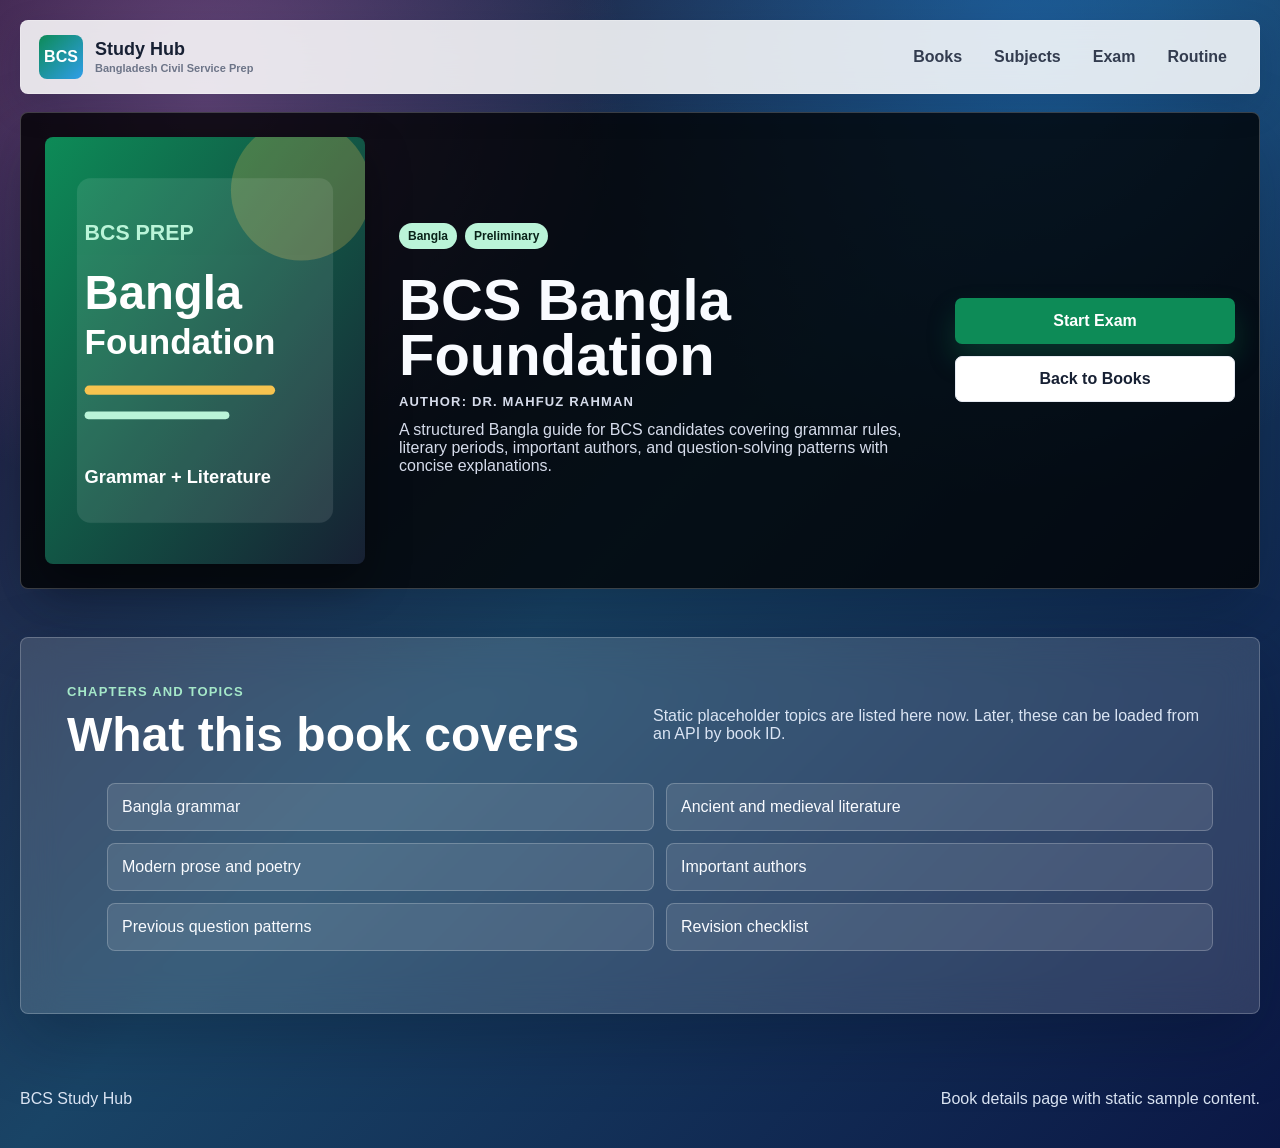
==== pages/book.html @ c0d214de "bcs web app" ====
<!DOCTYPE html>
<html lang="en">
<head>
  <meta charset="UTF-8">
  <meta name="viewport" content="width=device-width, initial-scale=1.0">
  <title>Book Details | BCS Study Hub</title>
  <link rel="stylesheet" href="../css/styles.css">
</head>
<body>
  <div class="app-shell">
    <header class="site-header">
      <a class="brand" href="../index.html" aria-label="BCS Study Hub home">
        <span class="brand-logo">BCS</span>
        <span>
          <strong>Study Hub</strong>
          <small>Bangladesh Civil Service Prep</small>
        </span>
      </a>
      <button class="nav-toggle" type="button" aria-label="Toggle menu" aria-expanded="false">
        <span></span>
        <span></span>
        <span></span>
      </button>
      <nav class="nav-menu" aria-label="Primary navigation">
        <a href="../index.html#books">Books</a>
        <a href="../index.html#categories">Subjects</a>
        <a href="exam.html">Exam</a>
        <a href="../index.html#about">Routine</a>
      </nav>
    </header>

    <main>
      <section class="detail-hero">
        <div class="detail-layout">
          <div class="detail-cover">
            <img id="bookCover" src="../assets/covers/bangla.svg" alt="Book cover">
          </div>

          <div class="detail-copy">
            <div class="detail-tags">
              <span id="bookSubject" class="tag">Subject</span>
              <span id="bookLevel" class="tag">Level</span>
            </div>
            <h1 id="bookTitle">Book title</h1>
            <p id="bookAuthor" class="eyebrow">Author</p>
            <p id="bookDescription">Book description</p>
          </div>

          <aside class="detail-actions">
            <button id="startExam" class="btn btn-primary" type="button">Start Exam</button>
            <a class="btn btn-light" href="../index.html#books">Back to Books</a>
          </aside>
        </div>
      </section>

      <section class="section">
        <div class="section-heading">
          <div>
            <p class="eyebrow">Chapters and topics</p>
            <h2>What this book covers</h2>
          </div>
          <p>Static placeholder topics are listed here now. Later, these can be loaded from an API by book ID.</p>
        </div>
        <ul id="topicList" class="topic-list"></ul>
      </section>
    </main>

    <footer class="site-footer">
      <p>BCS Study Hub</p>
      <p>Book details page with static sample content.</p>
    </footer>
  </div>

  <script src="../js/data.js"></script>
  <script src="../js/main.js"></script>
  <script src="../js/book.js"></script>
</body>
</html>
---- css/styles.css ----
:root {
  --bg: #0d1333;
  --bg-soft: #15204d;
  --surface: rgba(255, 255, 255, 0.12);
  --surface-strong: rgba(255, 255, 255, 0.18);
  --card: #ffffff;
  --text: #f9fbff;
  --ink: #172033;
  --muted: #6d7588;
  --line: rgba(255, 255, 255, 0.22);
  --line-dark: #e6eaf2;
  --primary: #0d8b57;
  --primary-dark: #06633d;
  --accent: #2f9ee9;
  --gold: #f6c34f;
  --danger: #d94b4b;
  --success: #15a66a;
  --shadow: 0 24px 70px rgba(4, 10, 30, 0.28);
  --radius: 8px;
}

* {
  box-sizing: border-box;
}

html {
  scroll-behavior: smooth;
}

body {
  margin: 0;
  font-family: Inter, Arial, Helvetica, sans-serif;
  color: var(--text);
  background:
    radial-gradient(circle at 16% 8%, rgba(184, 116, 190, 0.45), transparent 28%),
    radial-gradient(circle at 80% 4%, rgba(31, 116, 197, 0.55), transparent 30%),
    linear-gradient(135deg, #261739 0%, #194466 48%, #0b1745 100%);
  min-height: 100vh;
}

a {
  color: inherit;
  text-decoration: none;
}

button,
input,
select {
  font: inherit;
}

img {
  display: block;
  max-width: 100%;
}

.app-shell {
  min-height: 100vh;
}

.site-header {
  position: sticky;
  top: 0;
  z-index: 30;
  display: flex;
  align-items: center;
  justify-content: space-between;
  gap: 24px;
  width: min(1420px, calc(100% - 40px));
  margin: 20px auto 0;
  padding: 14px 18px;
  border: 1px solid var(--line);
  border-radius: var(--radius);
  background: rgba(255, 255, 255, 0.86);
  color: var(--ink);
  box-shadow: 0 12px 34px rgba(8, 16, 38, 0.18);
  backdrop-filter: blur(20px);
}

.brand {
  display: flex;
  align-items: center;
  gap: 12px;
  min-width: 210px;
}

.brand-logo {
  display: grid;
  place-items: center;
  width: 44px;
  height: 44px;
  border-radius: var(--radius);
  color: #fff;
  background: linear-gradient(135deg, var(--primary), var(--accent));
  font-weight: 900;
}

.brand strong,
.brand small {
  display: block;
}

.brand strong {
  font-size: 18px;
  line-height: 1.1;
}

.brand small {
  margin-top: 3px;
  color: var(--muted);
  font-size: 11px;
  font-weight: 700;
}

.nav-menu {
  display: flex;
  align-items: center;
  gap: 4px;
}

.nav-menu a {
  padding: 10px 14px;
  border-radius: 7px;
  color: #333c4f;
  font-weight: 700;
  transition: background 180ms ease, color 180ms ease;
}

.nav-menu a:hover,
.nav-menu a.active {
  background: #e9f7f0;
  color: var(--primary-dark);
}

.nav-toggle {
  display: none;
  width: 44px;
  height: 44px;
  border: 1px solid var(--line-dark);
  border-radius: 7px;
  background: #fff;
  cursor: pointer;
}

.nav-toggle span {
  display: block;
  width: 20px;
  height: 2px;
  margin: 5px auto;
  background: var(--ink);
}

.hero {
  display: grid;
  grid-template-columns: minmax(0, 1fr) minmax(360px, 0.72fr);
  align-items: center;
  gap: 32px;
  width: min(1420px, calc(100% - 40px));
  min-height: 620px;
  margin: 18px auto 48px;
  padding: 64px;
  border: 1px solid var(--line);
  border-radius: var(--radius);
  background:
    linear-gradient(90deg, rgba(8, 14, 31, 0.88), rgba(8, 14, 31, 0.54)),
    linear-gradient(135deg, rgba(255, 255, 255, 0.2), rgba(255, 255, 255, 0.05));
  box-shadow: var(--shadow);
}

.eyebrow {
  margin: 0 0 12px;
  color: #a5e8c9;
  font-size: 13px;
  font-weight: 900;
  letter-spacing: 0.09em;
  text-transform: uppercase;
}

h1,
h2,
h3,
p {
  margin-top: 0;
}

h1 {
  max-width: 860px;
  margin-bottom: 18px;
  font-size: clamp(42px, 6.6vw, 86px);
  line-height: 0.94;
  letter-spacing: 0;
}

.hero-text {
  max-width: 650px;
  color: #dbe5f4;
  font-size: 18px;
}

.hero-actions {
  display: flex;
  flex-wrap: wrap;
  gap: 12px;
  margin-top: 30px;
}

.btn {
  display: inline-flex;
  align-items: center;
  justify-content: center;
  min-height: 46px;
  padding: 12px 18px;
  border: 1px solid transparent;
  border-radius: 7px;
  cursor: pointer;
  font-weight: 900;
  transition: transform 180ms ease, box-shadow 180ms ease, background 180ms ease, color 180ms ease;
}

.btn:hover {
  transform: translateY(-2px);
}

.btn-primary {
  color: #fff;
  background: var(--primary);
  box-shadow: 0 15px 28px rgba(13, 139, 87, 0.28);
}

.btn-primary:hover {
  background: var(--primary-dark);
}

.btn-ghost {
  color: #fff;
  border-color: rgba(255, 255, 255, 0.4);
  background: rgba(255, 255, 255, 0.08);
}

.btn-light {
  color: var(--ink);
  background: #fff;
  border-color: var(--line-dark);
}

.hero-panel {
  display: grid;
  gap: 16px;
}

.hero-card {
  min-height: 280px;
  padding: 26px;
  border: 1px solid var(--line);
  border-radius: var(--radius);
  background:
    linear-gradient(145deg, rgba(255, 255, 255, 0.24), rgba(255, 255, 255, 0.08)),
    repeating-linear-gradient(0deg, transparent 0 34px, rgba(255, 255, 255, 0.08) 35px);
}

.status-pill,
.tag {
  display: inline-flex;
  align-items: center;
  width: fit-content;
  min-height: 26px;
  padding: 5px 9px;
  border-radius: 999px;
  color: #092319;
  background: #baf4d8;
  font-size: 12px;
  font-weight: 900;
}

.hero-card h2 {
  margin: 26px 0 10px;
  color: #fff;
  font-size: 24px;
}

.hero-card strong {
  display: block;
  margin-bottom: 10px;
  color: var(--gold);
  font-size: 56px;
  line-height: 1;
}

.hero-card p {
  color: #dbe5f4;
}

.hero-metrics {
  display: grid;
  grid-template-columns: repeat(3, 1fr);
  gap: 10px;
}

.hero-metrics div {
  padding: 16px;
  border: 1px solid var(--line);
  border-radius: var(--radius);
  background: rgba(255, 255, 255, 0.14);
}

.hero-metrics strong,
.hero-metrics span {
  display: block;
}

.hero-metrics strong {
  color: #fff;
  font-size: 28px;
}

.hero-metrics span {
  color: #dbe5f4;
  font-size: 12px;
  font-weight: 700;
}

.category-bar {
  display: flex;
  gap: 0;
  width: min(1420px, calc(100% - 40px));
  margin: 0 auto 48px;
  border-radius: var(--radius);
  overflow-x: auto;
  background: var(--primary);
  box-shadow: 0 18px 40px rgba(4, 10, 30, 0.18);
}

.category-bar a {
  flex: 0 0 auto;
  padding: 18px 24px;
  color: #fff;
  font-weight: 900;
  white-space: nowrap;
  border-right: 1px solid rgba(255, 255, 255, 0.14);
}

.category-bar a:hover {
  background: rgba(0, 0, 0, 0.12);
}

.section {
  width: min(1420px, calc(100% - 40px));
  margin: 0 auto 48px;
  padding: 46px;
  border: 1px solid var(--line);
  border-radius: var(--radius);
  background: rgba(255, 255, 255, 0.14);
  box-shadow: var(--shadow);
  backdrop-filter: blur(18px);
}

.section-heading {
  display: flex;
  justify-content: space-between;
  align-items: flex-end;
  gap: 32px;
  margin-bottom: 24px;
}

.section-heading h2 {
  margin: 0;
  color: #fff;
  font-size: clamp(30px, 4vw, 48px);
  line-height: 1;
}

.section-heading > p {
  max-width: 560px;
  color: #dbe5f4;
}

.toolbar {
  display: grid;
  grid-template-columns: minmax(0, 1fr) minmax(210px, 260px);
  gap: 14px;
  margin-bottom: 24px;
}

.search-box,
.select-box {
  display: grid;
  gap: 8px;
}

.search-box span,
.select-box span,
.field span {
  color: #dbe5f4;
  font-size: 12px;
  font-weight: 900;
  text-transform: uppercase;
}

input,
select {
  width: 100%;
  min-height: 48px;
  border: 1px solid rgba(255, 255, 255, 0.28);
  border-radius: 7px;
  padding: 0 14px;
  color: var(--ink);
  background: rgba(255, 255, 255, 0.92);
}

.book-grid {
  display: grid;
  grid-template-columns: repeat(4, minmax(0, 1fr));
  gap: 18px;
}

.book-card {
  position: relative;
  display: flex;
  flex-direction: column;
  min-height: 100%;
  overflow: hidden;
  border-radius: var(--radius);
  background: #140929;
  box-shadow: 0 16px 34px rgba(4, 10, 30, 0.3);
  transition: transform 180ms ease, box-shadow 180ms ease;
}

.book-card:hover {
  transform: translateY(-6px);
  box-shadow: 0 24px 42px rgba(4, 10, 30, 0.38);
}

.book-cover-wrap {
  position: relative;
  aspect-ratio: 3 / 4;
  overflow: hidden;
}

.book-cover-wrap img {
  width: 100%;
  height: 100%;
  object-fit: cover;
}

.book-cover-wrap::after {
  content: "";
  position: absolute;
  inset: auto 0 0;
  height: 45%;
  background: linear-gradient(transparent, rgba(20, 9, 41, 0.92));
}

.book-badge {
  position: absolute;
  top: 10px;
  right: 10px;
  z-index: 1;
  padding: 5px 8px;
  border-radius: 999px;
  color: #082116;
  background: #d5ff73;
  font-size: 11px;
  font-weight: 900;
}

.book-card-body {
  display: flex;
  flex: 1;
  flex-direction: column;
  padding: 16px;
}

.book-card h3 {
  margin-bottom: 8px;
  color: #fff;
  font-size: 18px;
  line-height: 1.2;
}

.book-card p {
  color: #d5d9e8;
  font-size: 14px;
}

.book-meta {
  display: flex;
  justify-content: space-between;
  gap: 12px;
  margin: auto 0 16px;
  color: #b8ff5e;
  font-size: 13px;
  font-weight: 900;
}

.card-link {
  width: 100%;
}

.split-section {
  display: grid;
  grid-template-columns: minmax(0, 0.8fr) minmax(360px, 1fr);
  gap: 26px;
  align-items: start;
}

.split-section h2 {
  color: #fff;
  font-size: clamp(30px, 4vw, 48px);
}

.muted {
  color: #dbe5f4;
}

.routine-list {
  display: grid;
  gap: 14px;
}

.routine-list article {
  display: grid;
  grid-template-columns: 54px 1fr;
  gap: 14px;
  padding: 18px;
  border: 1px solid var(--line);
  border-radius: var(--radius);
  background: rgba(255, 255, 255, 0.12);
}

.routine-list span {
  display: grid;
  place-items: center;
  width: 44px;
  height: 44px;
  border-radius: var(--radius);
  color: #092319;
  background: var(--gold);
  font-weight: 900;
}

.routine-list h3 {
  margin-bottom: 5px;
  color: #fff;
}

.routine-list p {
  margin-bottom: 0;
  color: #dbe5f4;
}

.detail-hero {
  width: min(1420px, calc(100% - 40px));
  margin: 18px auto 48px;
  padding: 24px;
  border: 1px solid var(--line);
  border-radius: var(--radius);
  background: rgba(0, 0, 0, 0.78);
  box-shadow: var(--shadow);
}

.detail-layout {
  display: grid;
  grid-template-columns: minmax(220px, 320px) minmax(0, 1fr) minmax(210px, 280px);
  gap: 34px;
  align-items: center;
}

.detail-cover {
  overflow: hidden;
  border-radius: var(--radius);
  box-shadow: 0 18px 44px rgba(0, 0, 0, 0.36);
}

.detail-copy h1 {
  margin-bottom: 12px;
  font-size: clamp(32px, 5vw, 58px);
}

.detail-copy p {
  color: #d6dceb;
}

.detail-tags {
  display: flex;
  flex-wrap: wrap;
  gap: 8px;
  margin: 14px 0 24px;
}

.detail-actions {
  display: grid;
  gap: 12px;
}

.topic-list {
  display: grid;
  grid-template-columns: repeat(2, minmax(0, 1fr));
  gap: 12px;
}

.topic-list li {
  padding: 14px;
  border: 1px solid var(--line);
  border-radius: var(--radius);
  background: rgba(255, 255, 255, 0.1);
  list-style: none;
}

.exam-shell {
  width: min(1180px, calc(100% - 40px));
  margin: 18px auto 48px;
  display: grid;
  grid-template-columns: 280px minmax(0, 1fr);
  gap: 18px;
}

.exam-sidebar,
.exam-main,
.result-card {
  border: 1px solid var(--line);
  border-radius: var(--radius);
  background: rgba(255, 255, 255, 0.14);
  box-shadow: var(--shadow);
  backdrop-filter: blur(18px);
}

.exam-sidebar {
  padding: 20px;
}

.timer {
  padding: 18px;
  border-radius: var(--radius);
  color: var(--ink);
  background: #fff;
}

.timer span {
  display: block;
  color: var(--muted);
  font-size: 12px;
  font-weight: 900;
  text-transform: uppercase;
}

.timer strong {
  display: block;
  margin-top: 6px;
  font-size: 34px;
}

.question-map {
  display: grid;
  grid-template-columns: repeat(5, 1fr);
  gap: 8px;
  margin-top: 18px;
}

.question-map button {
  height: 38px;
  border: 1px solid var(--line);
  border-radius: 7px;
  color: #fff;
  background: rgba(255, 255, 255, 0.12);
  cursor: pointer;
  font-weight: 900;
}

.question-map button.current {
  background: var(--accent);
}

.question-map button.answered {
  background: var(--primary);
}

.exam-main {
  padding: 24px;
}

.exam-topline {
  display: flex;
  justify-content: space-between;
  gap: 18px;
  margin-bottom: 20px;
}

.exam-question {
  color: #fff;
  font-size: clamp(24px, 4vw, 36px);
  line-height: 1.18;
}

.option-list {
  display: grid;
  gap: 12px;
  margin: 24px 0;
}

.option-btn {
  width: 100%;
  min-height: 58px;
  padding: 14px 16px;
  border: 1px solid rgba(255, 255, 255, 0.28);
  border-radius: 7px;
  color: #fff;
  background: rgba(255, 255, 255, 0.1);
  cursor: pointer;
  text-align: left;
  font-weight: 700;
}

.option-btn:hover,
.option-btn.selected {
  border-color: #baf4d8;
  background: rgba(13, 139, 87, 0.52);
}

.exam-controls {
  display: flex;
  justify-content: space-between;
  gap: 12px;
}

.result-page {
  width: min(1000px, calc(100% - 40px));
  margin: 18px auto 48px;
}

.result-card {
  padding: 34px;
}

.result-card h1 {
  margin-bottom: 12px;
  font-size: clamp(34px, 5vw, 58px);
}

.result-grid {
  display: grid;
  grid-template-columns: repeat(3, 1fr);
  gap: 12px;
  margin: 26px 0;
}

.result-stat {
  padding: 18px;
  border-radius: var(--radius);
  color: var(--ink);
  background: #fff;
}

.result-stat span,
.result-stat strong {
  display: block;
}

.result-stat span {
  color: var(--muted);
  font-size: 12px;
  font-weight: 900;
  text-transform: uppercase;
}

.result-stat strong {
  margin-top: 8px;
  font-size: 30px;
}

.result-status {
  padding: 16px;
  border-radius: var(--radius);
  background: rgba(255, 255, 255, 0.12);
  font-size: 22px;
  font-weight: 900;
}

.site-footer {
  display: flex;
  justify-content: space-between;
  gap: 20px;
  width: min(1420px, calc(100% - 40px));
  margin: 0 auto;
  padding: 28px 0 40px;
  color: #dbe5f4;
}

.site-footer p {
  margin: 0;
}

.empty-state {
  grid-column: 1 / -1;
  padding: 28px;
  border-radius: var(--radius);
  color: var(--ink);
  background: #fff;
  text-align: center;
  font-weight: 800;
}

@media (max-width: 1050px) {
  .hero,
  .detail-layout,
  .split-section,
  .exam-shell {
    grid-template-columns: 1fr;
  }

  .book-grid {
    grid-template-columns: repeat(3, minmax(0, 1fr));
  }

  .detail-actions {
    grid-template-columns: repeat(2, minmax(0, 1fr));
  }
}

@media (max-width: 760px) {
  .site-header {
    align-items: flex-start;
    flex-wrap: wrap;
  }

  .nav-toggle {
    display: block;
    margin-left: auto;
  }

  .nav-menu {
    display: none;
    width: 100%;
    flex-direction: column;
    align-items: stretch;
  }

  .nav-menu.open {
    display: flex;
  }

  .hero,
  .section,
  .detail-hero,
  .exam-main,
  .result-card {
    padding: 24px;
  }

  .hero {
    min-height: auto;
  }

  .hero-actions,
  .exam-controls,
  .site-footer,
  .section-heading {
    flex-direction: column;
    align-items: stretch;
  }

  .btn {
    width: 100%;
  }

  .toolbar,
  .book-grid,
  .topic-list,
  .result-grid {
    grid-template-columns: 1fr;
  }

  .hero-metrics {
    grid-template-columns: 1fr;
  }
}

@media (max-width: 520px) {
  .site-header,
  .hero,
  .section,
  .category-bar,
  .detail-hero,
  .exam-shell,
  .result-page,
  .site-footer {
    width: calc(100% - 24px);
  }

  .question-map {
    grid-template-columns: repeat(4, 1fr);
  }
}
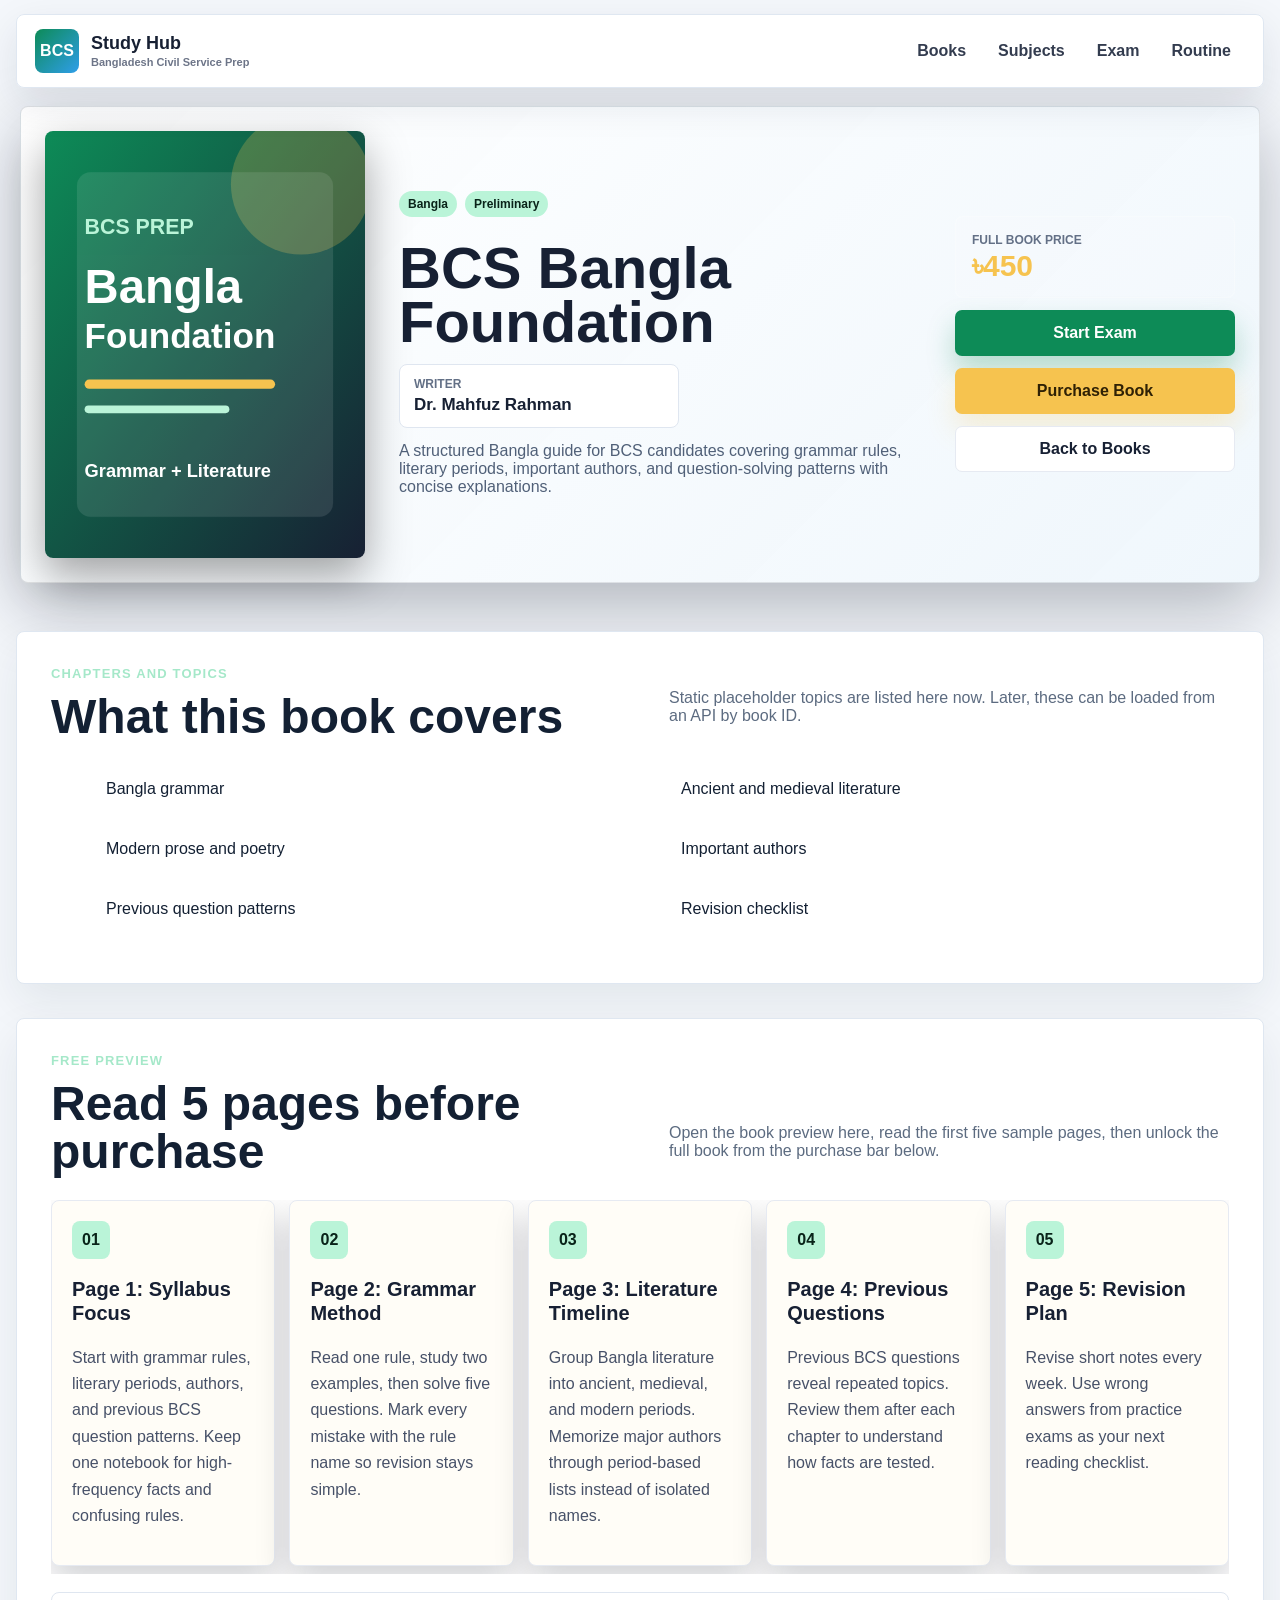
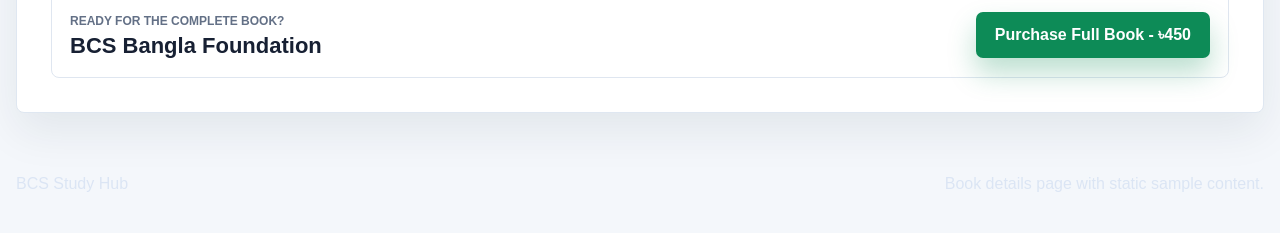
==== commit b45a5643: "new add" ====
--- a/pages/book.html
+++ b/pages/book.html
@@ -42,12 +42,20 @@
               <span id="bookLevel" class="tag">Level</span>
             </div>
             <h1 id="bookTitle">Book title</h1>
-            <p id="bookAuthor" class="eyebrow">Author</p>
+            <div class="book-byline">
+              <span>Writer</span>
+              <strong id="bookAuthor">Author</strong>
+            </div>
             <p id="bookDescription">Book description</p>
           </div>
 
           <aside class="detail-actions">
+            <div class="price-box">
+              <span>Full book price</span>
+              <strong id="bookPrice">৳0</strong>
+            </div>
             <button id="startExam" class="btn btn-primary" type="button">Start Exam</button>
+            <a id="buyBookTop" class="btn btn-gold" href="#purchase">Purchase Book</a>
             <a class="btn btn-light" href="../index.html#books">Back to Books</a>
           </aside>
         </div>
@@ -63,6 +71,24 @@
         </div>
         <ul id="topicList" class="topic-list"></ul>
       </section>
+
+      <section class="section reader-section" aria-labelledby="previewHeading">
+        <div class="section-heading">
+          <div>
+            <p class="eyebrow">Free preview</p>
+            <h2 id="previewHeading">Read 5 pages before purchase</h2>
+          </div>
+          <p>Open the book preview here, read the first five sample pages, then unlock the full book from the purchase bar below.</p>
+        </div>
+        <div id="pagePreview" class="page-preview"></div>
+        <div id="purchase" class="purchase-bar">
+          <div>
+            <span>Ready for the complete book?</span>
+            <strong id="purchaseTitle">Book title</strong>
+          </div>
+          <a id="purchaseBtn" class="btn btn-primary" href="#">Purchase Full Book</a>
+        </div>
+      </section>
     </main>
 
     <footer class="site-footer">
--- a/css/styles.css
+++ b/css/styles.css
@@ -32,10 +32,16 @@
   font-family: Inter, Arial, Helvetica, sans-serif;
   color: var(--text);
   background:
-    radial-gradient(circle at 16% 8%, rgba(184, 116, 190, 0.45), transparent 28%),
-    radial-gradient(circle at 80% 4%, rgba(31, 116, 197, 0.55), transparent 30%),
-    linear-gradient(135deg, #261739 0%, #194466 48%, #0b1745 100%);
+    linear-gradient(135deg, rgba(6, 38, 54, 0.96), rgba(15, 26, 48, 0.97)),
+    linear-gradient(90deg, #073b34, #1e315c 55%, #251f42);
   min-height: 100vh;
+}
+
+body[data-theme="light"] {
+  color: #172033;
+  background:
+    linear-gradient(135deg, rgba(244, 248, 252, 0.98), rgba(232, 241, 248, 0.98)),
+    linear-gradient(90deg, #ecfff6, #eef6ff 55%, #f5f0ff);
 }
 
 a {
@@ -52,6 +58,10 @@
 img {
   display: block;
   max-width: 100%;
+}
+
+[hidden] {
+  display: none !important;
 }
 
 .app-shell {
@@ -71,7 +81,7 @@
   padding: 14px 18px;
   border: 1px solid var(--line);
   border-radius: var(--radius);
-  background: rgba(255, 255, 255, 0.86);
+  background: rgba(255, 255, 255, 0.9);
   color: var(--ink);
   box-shadow: 0 12px 34px rgba(8, 16, 38, 0.18);
   backdrop-filter: blur(20px);
@@ -130,6 +140,93 @@
 .nav-menu a.active {
   background: #e9f7f0;
   color: var(--primary-dark);
+}
+
+.cart-link {
+  display: inline-flex;
+  align-items: center;
+  gap: 7px;
+}
+
+.cart-link span {
+  display: grid;
+  place-items: center;
+  min-width: 22px;
+  height: 22px;
+  padding: 0 6px;
+  border-radius: 999px;
+  color: #fff;
+  background: var(--primary);
+  font-size: 12px;
+}
+
+.theme-toggle,
+.login-btn {
+  display: inline-flex;
+  align-items: center;
+  justify-content: center;
+  gap: 8px;
+  min-height: 38px;
+  border-radius: 7px;
+  padding: 9px 13px;
+  cursor: pointer;
+  font-weight: 900;
+}
+
+.theme-toggle {
+  border: 1px solid #d4dce8;
+  color: #263248;
+  background: #fff;
+}
+
+.theme-icon {
+  display: grid;
+  place-items: center;
+  position: relative;
+  width: 24px;
+  height: 24px;
+  border-radius: 999px;
+  color: #082116;
+  background: #f6c34f;
+  font-size: 0;
+  line-height: 1;
+}
+
+.theme-icon::before {
+  content: "";
+  width: 10px;
+  height: 10px;
+  border-radius: 999px;
+  background: currentColor;
+  box-shadow:
+    0 -7px 0 -4px currentColor,
+    0 7px 0 -4px currentColor,
+    7px 0 0 -4px currentColor,
+    -7px 0 0 -4px currentColor;
+}
+
+.theme-label {
+  min-width: 35px;
+  text-align: left;
+}
+
+body[data-theme="light"] .theme-icon {
+  color: #fff;
+  background: #172033;
+}
+
+body[data-theme="light"] .theme-icon::before {
+  width: 11px;
+  height: 11px;
+  background: #fff;
+  box-shadow: 4px -2px 0 0 #172033;
+}
+
+.login-btn {
+  border: 1px solid var(--primary);
+  color: #fff;
+  background: var(--primary);
+  box-shadow: 0 10px 22px rgba(13, 139, 87, 0.22);
 }
 
 .nav-toggle {
@@ -158,12 +255,13 @@
   width: min(1420px, calc(100% - 40px));
   min-height: 620px;
   margin: 18px auto 48px;
-  padding: 64px;
+  padding: 72px 64px;
   border: 1px solid var(--line);
   border-radius: var(--radius);
   background:
-    linear-gradient(90deg, rgba(8, 14, 31, 0.88), rgba(8, 14, 31, 0.54)),
-    linear-gradient(135deg, rgba(255, 255, 255, 0.2), rgba(255, 255, 255, 0.05));
+    linear-gradient(90deg, rgba(8, 14, 31, 0.94), rgba(8, 14, 31, 0.58)),
+    linear-gradient(135deg, rgba(13, 139, 87, 0.2), rgba(47, 158, 233, 0.12)),
+    linear-gradient(135deg, rgba(255, 255, 255, 0.24), rgba(255, 255, 255, 0.06));
   box-shadow: var(--shadow);
 }
 
@@ -243,6 +341,16 @@
   border-color: var(--line-dark);
 }
 
+.btn-gold {
+  color: #2f2105;
+  background: var(--gold);
+  box-shadow: 0 15px 28px rgba(246, 195, 79, 0.22);
+}
+
+.btn-gold:hover {
+  background: #ffd56e;
+}
+
 .hero-panel {
   display: grid;
   gap: 16px;
@@ -254,8 +362,10 @@
   border: 1px solid var(--line);
   border-radius: var(--radius);
   background:
+    linear-gradient(160deg, rgba(13, 139, 87, 0.34), transparent 46%),
     linear-gradient(145deg, rgba(255, 255, 255, 0.24), rgba(255, 255, 255, 0.08)),
     repeating-linear-gradient(0deg, transparent 0 34px, rgba(255, 255, 255, 0.08) 35px);
+  box-shadow: inset 0 1px 0 rgba(255, 255, 255, 0.24), 0 24px 46px rgba(0, 0, 0, 0.18);
 }
 
 .status-pill,
@@ -326,7 +436,7 @@
   margin: 0 auto 48px;
   border-radius: var(--radius);
   overflow-x: auto;
-  background: var(--primary);
+  background: linear-gradient(90deg, #056b43, var(--primary), #087548);
   box-shadow: 0 18px 40px rgba(4, 10, 30, 0.18);
 }
 
@@ -352,6 +462,27 @@
   background: rgba(255, 255, 255, 0.14);
   box-shadow: var(--shadow);
   backdrop-filter: blur(18px);
+}
+
+.library-section {
+  position: relative;
+  overflow: hidden;
+  background:
+    linear-gradient(135deg, rgba(255, 255, 255, 0.2), rgba(255, 255, 255, 0.08)),
+    linear-gradient(180deg, rgba(13, 139, 87, 0.12), rgba(47, 158, 233, 0.08));
+}
+
+.library-section::before {
+  content: "";
+  position: absolute;
+  inset: 0;
+  pointer-events: none;
+  background: linear-gradient(90deg, rgba(255, 255, 255, 0.06), transparent 30%, rgba(255, 255, 255, 0.08));
+}
+
+.library-section > * {
+  position: relative;
+  z-index: 1;
 }
 
 .section-heading {
@@ -381,8 +512,105 @@
   margin-bottom: 24px;
 }
 
+.demo-tabs-block {
+  position: relative;
+  max-width: 760px;
+  margin: 10px auto 34px;
+  text-align: center;
+}
+
+.demo-tabs-block::after {
+  content: "";
+  position: absolute;
+  top: 4px;
+  right: -120px;
+  width: 120px;
+  height: 120px;
+  opacity: 0.45;
+  background-image: radial-gradient(circle, rgba(255, 255, 255, 0.72) 2px, transparent 3px);
+  background-size: 28px 28px;
+}
+
+.demo-tabs-block h3 {
+  margin: 0 0 26px;
+  color: #fff;
+  font-size: clamp(32px, 4.5vw, 48px);
+  font-weight: 500;
+  line-height: 1.12;
+}
+
+.demo-tabs-block h3 span {
+  position: relative;
+  display: inline-block;
+  font-weight: 900;
+}
+
+.demo-tabs-block h3 span::after {
+  content: "";
+  position: absolute;
+  left: 4px;
+  right: 4px;
+  bottom: 3px;
+  z-index: -1;
+  height: 10px;
+  border-radius: 999px;
+  background: var(--gold);
+}
+
+.book-tabs {
+  position: relative;
+  z-index: 1;
+  display: grid;
+  grid-template-columns: repeat(3, minmax(110px, 1fr));
+  gap: 0;
+  width: min(520px, 100%);
+  max-width: 100%;
+  margin: 0 auto;
+  padding: 0 18px;
+  border: 0;
+  border-radius: 0;
+  background: #edf5fb;
+  box-shadow: 0 14px 34px rgba(4, 10, 30, 0.18);
+}
+
+.book-tab {
+  position: relative;
+  width: 100%;
+  min-height: 46px;
+  border: 0;
+  border-radius: 0;
+  padding: 12px 10px;
+  color: #47658f;
+  background: transparent;
+  cursor: pointer;
+  font-size: 13px;
+  font-weight: 900;
+}
+
+.book-tab:hover,
+.book-tab.active {
+  color: #24b99b;
+  background: transparent;
+}
+
+.book-tab::after {
+  content: "";
+  position: absolute;
+  left: 18px;
+  right: 18px;
+  bottom: 7px;
+  height: 1px;
+  background: transparent;
+}
+
+.book-tab:hover::after,
+.book-tab.active::after {
+  background: #24b99b;
+}
+
 .search-box,
-.select-box {
+.select-box,
+.field {
   display: grid;
   gap: 8px;
 }
@@ -407,33 +635,167 @@
   background: rgba(255, 255, 255, 0.92);
 }
 
-.book-grid {
-  display: grid;
-  grid-template-columns: repeat(4, minmax(0, 1fr));
-  gap: 18px;
+.featured-book {
+  display: grid;
+  grid-template-columns: minmax(160px, 220px) minmax(0, 1fr) minmax(190px, 240px);
+  gap: 24px;
+  align-items: center;
+  min-height: 300px;
+  margin-bottom: 28px;
+  padding: 24px;
+  border: 1px solid rgba(255, 255, 255, 0.18);
+  border-radius: var(--radius);
+  background:
+    linear-gradient(90deg, rgba(8, 16, 38, 0.9), rgba(8, 16, 38, 0.68)),
+    linear-gradient(135deg, rgba(13, 139, 87, 0.38), rgba(47, 158, 233, 0.24));
+  box-shadow: inset 0 1px 0 rgba(255, 255, 255, 0.16), 0 24px 54px rgba(0, 0, 0, 0.24);
+}
+
+.library-section .featured-book {
+  display: none;
+}
+
+.featured-cover {
+  overflow: hidden;
+  border-radius: var(--radius);
+  box-shadow: 0 22px 44px rgba(0, 0, 0, 0.4);
+  transition: transform 180ms ease;
+}
+
+.featured-cover:hover {
+  transform: translateY(-4px);
+}
+
+.featured-cover img {
+  width: 100%;
+  aspect-ratio: 3 / 4;
+  object-fit: cover;
+}
+
+.featured-content h3 {
+  margin-bottom: 10px;
+  color: #fff;
+  font-size: clamp(30px, 4vw, 52px);
+  line-height: 1;
+}
+
+.featured-content p {
+  max-width: 680px;
+  color: #dbe5f4;
+}
+
+.featured-actions {
+  display: grid;
+  gap: 12px;
+}
+
+.writer-row,
+.book-byline {
+  display: grid;
+  gap: 4px;
+  margin: 14px 0;
+}
+
+.writer-row span,
+.book-byline span,
+.price-box span,
+.purchase-bar span {
+  color: #c7d3e7;
+  font-size: 12px;
+  font-weight: 900;
+  text-transform: uppercase;
+}
+
+.writer-row strong,
+.book-byline strong {
+  color: #fff;
+  font-size: 17px;
+}
+
+.writer-row.small {
+  margin: 0 0 10px;
+}
+
+.writer-row.small span {
+  font-size: 11px;
+}
+
+.writer-row.small strong {
+  color: #dce5f4;
+  overflow: hidden;
+  font-size: 13px;
+  text-overflow: ellipsis;
+  white-space: nowrap;
+}
+
+.price-box {
+  display: grid;
+  gap: 4px;
+  padding: 16px;
+  border: 1px solid rgba(255, 255, 255, 0.22);
+  border-radius: var(--radius);
+  background: rgba(255, 255, 255, 0.12);
+}
+
+.price-box strong {
+  color: var(--gold);
+  font-size: 30px;
+  line-height: 1;
+}
+
+.price-box.compact {
+  background: rgba(0, 0, 0, 0.18);
+}
+
+.carousel-shell {
+  position: relative;
+}
+
+.book-grid.book-carousel {
+  display: grid;
+  grid-template-columns: repeat(3, minmax(0, 1fr));
+  gap: 16px;
+  overflow: visible;
+  padding: 0 4px 22px;
+}
+
+.book-grid.book-carousel::-webkit-scrollbar {
+  display: none;
+}
+
+.library-section .carousel-btn,
+.library-section .carousel-dots {
+  display: none;
 }
 
 .book-card {
   position: relative;
   display: flex;
   flex-direction: column;
-  min-height: 100%;
+  height: 520px;
   overflow: hidden;
   border-radius: var(--radius);
-  background: #140929;
-  box-shadow: 0 16px 34px rgba(4, 10, 30, 0.3);
-  transition: transform 180ms ease, box-shadow 180ms ease;
+  border: 1px solid rgba(255, 255, 255, 0.12);
+  background:
+    linear-gradient(180deg, rgba(20, 30, 62, 0.98), rgba(8, 7, 27, 0.98)),
+    #0a071b;
+  box-shadow: 0 14px 28px rgba(4, 10, 30, 0.28);
+  cursor: pointer;
+  transition: transform 180ms ease, box-shadow 180ms ease, border-color 180ms ease;
 }
 
 .book-card:hover {
-  transform: translateY(-6px);
-  box-shadow: 0 24px 42px rgba(4, 10, 30, 0.38);
+  transform: translateY(-5px);
+  border-color: rgba(186, 244, 216, 0.42);
+  box-shadow: 0 22px 42px rgba(4, 10, 30, 0.38);
 }
 
 .book-cover-wrap {
   position: relative;
-  aspect-ratio: 3 / 4;
+  height: 235px;
+  flex: 0 0 235px;
   overflow: hidden;
+  background: rgba(255, 255, 255, 0.05);
 }
 
 .book-cover-wrap img {
@@ -446,8 +808,8 @@
   content: "";
   position: absolute;
   inset: auto 0 0;
-  height: 45%;
-  background: linear-gradient(transparent, rgba(20, 9, 41, 0.92));
+  height: 38%;
+  background: linear-gradient(transparent, rgba(8, 7, 27, 0.88));
 }
 
 .book-badge {
@@ -467,33 +829,419 @@
   display: flex;
   flex: 1;
   flex-direction: column;
-  padding: 16px;
+  min-height: 0;
+  padding: 14px 16px 16px;
 }
 
 .book-card h3 {
-  margin-bottom: 8px;
-  color: #fff;
-  font-size: 18px;
-  line-height: 1.2;
+  display: -webkit-box;
+  min-height: 44px;
+  margin-bottom: 7px;
+  color: #fff;
+  overflow: hidden;
+  font-size: 17px;
+  line-height: 1.28;
+  -webkit-box-orient: vertical;
+  -webkit-line-clamp: 2;
 }
 
 .book-card p {
+  display: -webkit-box;
+  min-height: 50px;
+  margin-bottom: 10px;
   color: #d5d9e8;
-  font-size: 14px;
+  overflow: hidden;
+  font-size: 13px;
+  line-height: 1.28;
+  -webkit-box-orient: vertical;
+  -webkit-line-clamp: 3;
 }
 
 .book-meta {
   display: flex;
   justify-content: space-between;
   gap: 12px;
-  margin: auto 0 16px;
+  margin: auto 0 12px;
   color: #b8ff5e;
   font-size: 13px;
   font-weight: 900;
 }
 
+.book-meta span {
+  min-width: 0;
+}
+
+.book-meta span:first-child {
+  overflow: hidden;
+  text-overflow: ellipsis;
+  white-space: nowrap;
+}
+
 .card-link {
   width: 100%;
+  min-height: 42px;
+  padding: 10px 14px;
+}
+
+.carousel-btn {
+  position: absolute;
+  top: 50%;
+  z-index: 5;
+  display: grid;
+  place-items: center;
+  width: 44px;
+  height: 64px;
+  border: 1px solid rgba(255, 255, 255, 0.28);
+  border-radius: var(--radius);
+  color: #fff;
+  background: rgba(5, 10, 28, 0.72);
+  box-shadow: 0 18px 34px rgba(0, 0, 0, 0.32);
+  cursor: pointer;
+  font-size: 38px;
+  line-height: 1;
+  transform: translateY(-50%);
+  transition: background 180ms ease, transform 180ms ease, opacity 180ms ease;
+}
+
+.carousel-btn:hover {
+  background: rgba(13, 139, 87, 0.92);
+  transform: translateY(-50%) scale(1.04);
+}
+
+.carousel-btn:disabled {
+  cursor: not-allowed;
+  opacity: 0.32;
+}
+
+.carousel-btn-prev {
+  left: -12px;
+}
+
+.carousel-btn-next {
+  right: -12px;
+}
+
+.carousel-dots {
+  display: flex;
+  justify-content: center;
+  gap: 8px;
+  min-height: 20px;
+}
+
+.carousel-dots button {
+  width: 9px;
+  height: 9px;
+  padding: 0;
+  border: 0;
+  border-radius: 999px;
+  background: rgba(255, 255, 255, 0.38);
+  cursor: pointer;
+  transition: width 180ms ease, background 180ms ease;
+}
+
+.carousel-dots button.active {
+  width: 28px;
+  background: #baf4d8;
+}
+
+.courses-section {
+  color: var(--ink);
+  background: #f7f9fc;
+  border-color: #e4e9f2;
+}
+
+.courses-section .eyebrow {
+  color: var(--primary-dark);
+}
+
+.course-topbar {
+  display: flex;
+  align-items: end;
+  justify-content: space-between;
+  gap: 24px;
+  margin-bottom: 24px;
+}
+
+.course-topbar h2 {
+  margin-bottom: 10px;
+  color: var(--ink);
+  font-size: clamp(30px, 4vw, 46px);
+  line-height: 1;
+}
+
+.course-topbar p {
+  max-width: 720px;
+  margin-bottom: 0;
+  color: #5d687c;
+}
+
+.course-sort {
+  min-width: 220px;
+}
+
+.course-sort span,
+.sell-form .field span {
+  color: #546077;
+}
+
+.course-market {
+  display: grid;
+  grid-template-columns: 300px minmax(0, 1fr);
+  gap: 24px;
+  align-items: start;
+}
+
+.course-filter,
+.course-card,
+.sell-form {
+  border: 1px solid #e1e7f0;
+  border-radius: var(--radius);
+  background: #fff;
+  box-shadow: 0 14px 34px rgba(21, 32, 77, 0.08);
+}
+
+.course-filter {
+  position: sticky;
+  top: 104px;
+  overflow: hidden;
+}
+
+.course-filter h3 {
+  margin: 0;
+  padding: 18px;
+  color: var(--ink);
+  border-bottom: 1px solid #edf1f7;
+}
+
+.filter-group {
+  padding: 16px;
+  border-bottom: 1px solid #edf1f7;
+}
+
+.filter-group strong {
+  display: block;
+  margin-bottom: 12px;
+  padding: 12px 14px;
+  border-radius: var(--radius);
+  background: #f1f4f8;
+  color: #1f2937;
+  font-size: 13px;
+}
+
+.filter-options {
+  display: grid;
+  gap: 9px;
+}
+
+.filter-option {
+  display: flex;
+  align-items: center;
+  gap: 10px;
+  width: 100%;
+  min-height: 34px;
+  border: 0;
+  color: #425066;
+  background: transparent;
+  cursor: pointer;
+  text-align: left;
+}
+
+.filter-option span {
+  width: 20px;
+  height: 20px;
+  border: 2px solid #cbd3df;
+  border-radius: 6px;
+  background: #fff;
+}
+
+.filter-option.active {
+  color: var(--primary-dark);
+  font-weight: 900;
+}
+
+.filter-option.active span {
+  border-color: var(--primary);
+  background:
+    linear-gradient(135deg, transparent 44%, #fff 45% 55%, transparent 56%),
+    var(--primary);
+}
+
+.filter-summary {
+  display: flex;
+  align-items: center;
+  justify-content: space-between;
+  gap: 10px;
+  padding: 16px;
+  color: #5d687c;
+  font-size: 13px;
+  font-weight: 800;
+}
+
+.text-btn {
+  border: 0;
+  color: var(--primary-dark);
+  background: transparent;
+  cursor: pointer;
+  font-weight: 900;
+}
+
+.course-grid {
+  display: grid;
+  grid-template-columns: repeat(3, minmax(0, 1fr));
+  gap: 16px;
+}
+
+.course-card {
+  display: flex;
+  flex-direction: column;
+  overflow: hidden;
+  transition: transform 180ms ease, box-shadow 180ms ease;
+}
+
+.course-card:hover {
+  transform: translateY(-4px);
+  box-shadow: 0 18px 42px rgba(21, 32, 77, 0.14);
+}
+
+.course-thumb {
+  position: relative;
+  display: block;
+  height: 190px;
+  overflow: hidden;
+  background: #10162e;
+}
+
+.course-thumb img {
+  width: 100%;
+  height: 100%;
+  object-fit: cover;
+}
+
+.course-thumb span {
+  position: absolute;
+  top: 12px;
+  left: 12px;
+  padding: 6px 9px;
+  border-radius: 999px;
+  color: #072014;
+  background: #baf4d8;
+  font-size: 12px;
+  font-weight: 900;
+}
+
+.course-body {
+  display: flex;
+  flex: 1;
+  flex-direction: column;
+  padding: 16px;
+}
+
+.course-tags,
+.course-meta,
+.course-actions {
+  display: flex;
+  align-items: center;
+  gap: 10px;
+}
+
+.course-tags {
+  flex-wrap: wrap;
+  margin-bottom: 12px;
+}
+
+.course-tags span {
+  padding: 5px 8px;
+  border-radius: 999px;
+  color: #425066;
+  background: #f0f4f8;
+  font-size: 12px;
+  font-weight: 800;
+}
+
+.course-card h3 {
+  display: -webkit-box;
+  min-height: 48px;
+  margin-bottom: 8px;
+  color: #071226;
+  overflow: hidden;
+  font-size: 19px;
+  line-height: 1.25;
+  -webkit-box-orient: vertical;
+  -webkit-line-clamp: 2;
+}
+
+.course-card p {
+  display: -webkit-box;
+  min-height: 57px;
+  color: #5d687c;
+  overflow: hidden;
+  font-size: 14px;
+  line-height: 1.35;
+  -webkit-box-orient: vertical;
+  -webkit-line-clamp: 3;
+}
+
+.course-meta {
+  margin: auto 0 14px;
+}
+
+.course-meta strong {
+  color: #f06f13;
+  font-size: 22px;
+}
+
+.course-meta del,
+.course-meta span {
+  color: #7a8597;
+  font-size: 13px;
+}
+
+.course-meta span {
+  margin-left: auto;
+}
+
+.course-actions {
+  display: grid;
+  grid-template-columns: minmax(0, 1fr) minmax(0, 1fr);
+}
+
+.course-actions .btn {
+  min-height: 42px;
+  padding: 10px 12px;
+}
+
+.sell-section {
+  display: grid;
+  grid-template-columns: minmax(0, 0.8fr) minmax(420px, 1fr);
+  gap: 28px;
+  align-items: start;
+  background:
+    linear-gradient(135deg, rgba(8, 16, 38, 0.92), rgba(13, 139, 87, 0.58)),
+    rgba(255, 255, 255, 0.12);
+}
+
+.sell-copy h2 {
+  color: #fff;
+  font-size: clamp(32px, 4vw, 54px);
+  line-height: 1;
+}
+
+.sell-form {
+  display: grid;
+  grid-template-columns: repeat(2, minmax(0, 1fr));
+  gap: 14px;
+  padding: 18px;
+}
+
+.sell-form .btn,
+.form-message {
+  grid-column: 1 / -1;
+}
+
+.form-message {
+  margin: 0;
+  color: var(--primary-dark);
+  font-weight: 900;
 }
 
 .split-section {
@@ -580,6 +1328,15 @@
   color: #d6dceb;
 }
 
+.book-byline {
+  width: fit-content;
+  min-width: min(100%, 280px);
+  padding: 12px 14px;
+  border: 1px solid rgba(255, 255, 255, 0.18);
+  border-radius: var(--radius);
+  background: rgba(255, 255, 255, 0.1);
+}
+
 .detail-tags {
   display: flex;
   flex-wrap: wrap;
@@ -604,6 +1361,90 @@
   border-radius: var(--radius);
   background: rgba(255, 255, 255, 0.1);
   list-style: none;
+}
+
+.reader-section {
+  background:
+    linear-gradient(135deg, rgba(255, 255, 255, 0.18), rgba(255, 255, 255, 0.1)),
+    linear-gradient(180deg, rgba(13, 139, 87, 0.12), rgba(47, 158, 233, 0.08));
+}
+
+.page-preview {
+  display: grid;
+  grid-template-columns: repeat(5, minmax(180px, 1fr));
+  gap: 14px;
+  overflow-x: auto;
+  padding-bottom: 8px;
+}
+
+.preview-page {
+  min-height: 270px;
+  padding: 20px;
+  border: 1px solid var(--line-dark);
+  border-radius: var(--radius);
+  color: var(--ink);
+  background: #fffdf7;
+  box-shadow: 0 16px 34px rgba(4, 10, 30, 0.18);
+}
+
+.preview-page span {
+  display: grid;
+  place-items: center;
+  width: 38px;
+  height: 38px;
+  margin-bottom: 18px;
+  border-radius: var(--radius);
+  color: #092319;
+  background: #baf4d8;
+  font-weight: 900;
+}
+
+.preview-page h3 {
+  color: var(--ink);
+  font-size: 20px;
+  line-height: 1.2;
+}
+
+.preview-page p {
+  color: #475168;
+  line-height: 1.65;
+}
+
+.purchase-bar {
+  display: flex;
+  align-items: center;
+  justify-content: space-between;
+  gap: 18px;
+  margin-top: 18px;
+  padding: 18px;
+  border: 1px solid rgba(255, 255, 255, 0.22);
+  border-radius: var(--radius);
+  background: rgba(4, 10, 30, 0.42);
+}
+
+.purchase-bar strong {
+  display: block;
+  margin-top: 4px;
+  color: #fff;
+  font-size: 22px;
+}
+
+.exam-intro {
+  width: min(960px, calc(100% - 40px));
+  margin: 18px auto 24px;
+  padding: 42px;
+  border: 1px solid var(--line);
+  border-radius: var(--radius);
+  background:
+    linear-gradient(90deg, rgba(8, 14, 31, 0.94), rgba(8, 14, 31, 0.68)),
+    linear-gradient(135deg, rgba(13, 139, 87, 0.22), rgba(246, 195, 79, 0.14));
+  box-shadow: var(--shadow);
+}
+
+.exam-intro h1 {
+  margin-bottom: 14px;
+  font-size: clamp(34px, 5vw, 58px);
+  line-height: 1;
 }
 
 .exam-shell {
@@ -799,20 +1640,123 @@
   font-weight: 800;
 }
 
+body[data-theme="light"] .hero,
+body[data-theme="light"] .library-section,
+body[data-theme="light"] .split-section,
+body[data-theme="light"] .sell-section,
+body[data-theme="light"] .detail-hero,
+body[data-theme="light"] .reader-section,
+body[data-theme="light"] .exam-intro,
+body[data-theme="light"] .exam-main,
+body[data-theme="light"] .exam-sidebar,
+body[data-theme="light"] .result-card {
+  border-color: rgba(23, 32, 51, 0.12);
+  background:
+    linear-gradient(135deg, rgba(255, 255, 255, 0.94), rgba(238, 246, 252, 0.92)),
+    #fff;
+  color: var(--ink);
+}
+
+body[data-theme="light"] .hero h1,
+body[data-theme="light"] .section-heading h2,
+body[data-theme="light"] .split-section h2,
+body[data-theme="light"] .sell-copy h2,
+body[data-theme="light"] .detail-copy h1,
+body[data-theme="light"] .exam-question,
+body[data-theme="light"] .result-card h1 {
+  color: var(--ink);
+}
+
+body[data-theme="light"] .hero-text,
+body[data-theme="light"] .section-heading > p,
+body[data-theme="light"] .muted,
+body[data-theme="light"] .routine-list p,
+body[data-theme="light"] .detail-copy p,
+body[data-theme="light"] .featured-content p {
+  color: #506078;
+}
+
+body[data-theme="light"] .hero-card,
+body[data-theme="light"] .hero-metrics div,
+body[data-theme="light"] .routine-list article,
+body[data-theme="light"] .book-byline,
+body[data-theme="light"] .purchase-bar {
+  border-color: #dfe6f0;
+  background: #fff;
+  color: var(--ink);
+}
+
+body[data-theme="light"] .hero-card h2,
+body[data-theme="light"] .hero-metrics strong,
+body[data-theme="light"] .routine-list h3,
+body[data-theme="light"] .book-byline strong,
+body[data-theme="light"] .purchase-bar strong {
+  color: var(--ink);
+}
+
+body[data-theme="light"] .book-tabs {
+  background: #eef5fb;
+}
+
+body[data-theme="light"] .demo-tabs-block h3 {
+  color: #0d3268;
+}
+
+body[data-theme="light"] .demo-tabs-block::after {
+  background-image: radial-gradient(circle, rgba(13, 50, 104, 0.24) 2px, transparent 3px);
+}
+
+body[data-theme="light"] .book-tab {
+  color: #47658f;
+}
+
+body[data-theme="light"] .search-box span,
+body[data-theme="light"] .select-box span,
+body[data-theme="light"] .field span,
+body[data-theme="light"] .writer-row span,
+body[data-theme="light"] .book-byline span,
+body[data-theme="light"] .price-box span,
+body[data-theme="light"] .purchase-bar span {
+  color: #637086;
+}
+
+body[data-theme="light"] .writer-row strong {
+  color: var(--ink);
+}
+
 @media (max-width: 1050px) {
   .hero,
   .detail-layout,
+  .featured-book,
   .split-section,
+  .course-market,
+  .sell-section,
   .exam-shell {
     grid-template-columns: 1fr;
   }
 
-  .book-grid {
-    grid-template-columns: repeat(3, minmax(0, 1fr));
+  .course-filter {
+    position: static;
+  }
+
+  .course-grid {
+    grid-template-columns: repeat(2, minmax(0, 1fr));
+  }
+
+  .book-grid.book-carousel {
+    grid-template-columns: repeat(2, minmax(0, 1fr));
   }
 
   .detail-actions {
     grid-template-columns: repeat(2, minmax(0, 1fr));
+  }
+
+  .featured-actions {
+    grid-template-columns: repeat(2, minmax(0, 1fr));
+  }
+
+  .page-preview {
+    grid-template-columns: repeat(5, minmax(240px, 1fr));
   }
 }
 
@@ -851,6 +1795,7 @@
   }
 
   .hero-actions,
+  .course-topbar,
   .exam-controls,
   .site-footer,
   .section-heading {
@@ -862,15 +1807,71 @@
     width: 100%;
   }
 
+  .theme-toggle,
+  .login-btn {
+    width: 100%;
+  }
+
   .toolbar,
-  .book-grid,
+  .course-grid,
+  .sell-form,
   .topic-list,
   .result-grid {
     grid-template-columns: 1fr;
   }
 
+  .demo-tabs-block {
+    margin-top: 0;
+  }
+
+  .demo-tabs-block::after {
+    display: none;
+  }
+
+  .book-tabs {
+    width: 100%;
+    padding: 0 10px;
+    overflow-x: visible;
+    grid-template-columns: repeat(3, minmax(0, 1fr));
+  }
+
+  .book-tab {
+    min-height: 56px;
+    padding: 17px 10px;
+  }
+
+  .course-actions {
+    grid-template-columns: 1fr;
+  }
+
+  .book-card {
+    height: 500px;
+  }
+
+  .book-cover-wrap {
+    height: 220px;
+    flex-basis: 220px;
+  }
+
+  .carousel-btn {
+    display: none;
+  }
+
+  .featured-actions {
+    grid-template-columns: 1fr;
+  }
+
   .hero-metrics {
     grid-template-columns: 1fr;
+  }
+
+  .purchase-bar {
+    align-items: stretch;
+    flex-direction: column;
+  }
+
+  .exam-intro {
+    padding: 24px;
   }
 }
 
@@ -881,6 +1882,7 @@
   .category-bar,
   .detail-hero,
   .exam-shell,
+  .exam-intro,
   .result-page,
   .site-footer {
     width: calc(100% - 24px);
@@ -889,4 +1891,387 @@
   .question-map {
     grid-template-columns: repeat(4, 1fr);
   }
-}
+
+  .book-tabs {
+    grid-template-columns: repeat(2, minmax(0, 1fr));
+  }
+
+  .book-grid.book-carousel {
+    grid-template-columns: 1fr;
+  }
+}
+
+/* Marketplace redesign pass */
+body[data-theme="light"] {
+  color: #132033;
+  background: #f4f7fb;
+}
+
+body[data-theme="dark"] {
+  color: #f8fbff;
+  background: #10172a;
+}
+
+.site-header {
+  width: min(1280px, calc(100% - 32px));
+  margin-top: 14px;
+  border-color: #dfe7f1;
+  background: rgba(255, 255, 255, 0.96);
+  box-shadow: 0 14px 40px rgba(18, 32, 55, 0.1);
+}
+
+body[data-theme="dark"] .site-header {
+  border-color: rgba(255, 255, 255, 0.12);
+  background: rgba(17, 24, 39, 0.94);
+  color: #f8fbff;
+}
+
+body[data-theme="dark"] .nav-menu a {
+  color: #dbe5f4;
+}
+
+.hero {
+  width: min(1280px, calc(100% - 32px));
+  min-height: auto;
+  margin: 18px auto 34px;
+  padding: 54px;
+  border-color: rgba(255, 255, 255, 0.12);
+  background:
+    linear-gradient(120deg, rgba(8, 22, 45, 0.98), rgba(11, 83, 86, 0.9)),
+    #0d1b2f;
+}
+
+.hero h1 {
+  max-width: 780px;
+  font-size: clamp(40px, 5.4vw, 68px);
+  line-height: 1.02;
+}
+
+.hero-panel {
+  align-self: stretch;
+}
+
+.hero-card {
+  min-height: auto;
+  background:
+    linear-gradient(145deg, rgba(255, 255, 255, 0.16), rgba(255, 255, 255, 0.08)),
+    rgba(255, 255, 255, 0.08);
+}
+
+.hero-metrics div {
+  background: rgba(255, 255, 255, 0.1);
+}
+
+.category-bar,
+.section,
+.site-footer {
+  width: min(1280px, calc(100% - 32px));
+}
+
+.category-bar {
+  gap: 10px;
+  padding: 10px;
+  overflow-x: auto;
+  background: transparent;
+  box-shadow: none;
+}
+
+.category-bar a {
+  border: 1px solid #dfe7f1;
+  border-radius: 999px;
+  padding: 10px 16px;
+  color: #28405f;
+  background: #fff;
+  box-shadow: 0 8px 22px rgba(18, 32, 55, 0.06);
+}
+
+body[data-theme="dark"] .category-bar a {
+  border-color: rgba(255, 255, 255, 0.12);
+  color: #dbe5f4;
+  background: #172033;
+}
+
+.section {
+  margin-bottom: 34px;
+  padding: 34px;
+  border-color: #dfe7f1;
+  background: #fff;
+  box-shadow: 0 18px 45px rgba(18, 32, 55, 0.08);
+  backdrop-filter: none;
+}
+
+body[data-theme="dark"] .section {
+  border-color: rgba(255, 255, 255, 0.12);
+  background: #172033;
+  box-shadow: 0 18px 45px rgba(0, 0, 0, 0.25);
+}
+
+.library-section {
+  overflow: visible;
+  background: #fff;
+}
+
+.library-section::before {
+  display: none;
+}
+
+.section-heading h2,
+.demo-tabs-block h3,
+body[data-theme="light"] .section-heading h2,
+body[data-theme="light"] .demo-tabs-block h3 {
+  color: #132033;
+}
+
+body[data-theme="dark"] .section-heading h2,
+body[data-theme="dark"] .demo-tabs-block h3 {
+  color: #f8fbff;
+}
+
+.section-heading > p,
+body[data-theme="light"] .section-heading > p {
+  color: #5c6b80;
+}
+
+body[data-theme="dark"] .section-heading > p {
+  color: #cbd7e8;
+}
+
+.toolbar {
+  max-width: 900px;
+  margin: 0 auto 28px;
+}
+
+.search-box span,
+.select-box span,
+.field span,
+body[data-theme="light"] .search-box span,
+body[data-theme="light"] .select-box span,
+body[data-theme="light"] .field span {
+  color: #5c6b80;
+}
+
+body[data-theme="dark"] .search-box span,
+body[data-theme="dark"] .select-box span,
+body[data-theme="dark"] .field span {
+  color: #cbd7e8;
+}
+
+input,
+select {
+  border-color: #dbe4ef;
+  background: #fff;
+}
+
+.demo-tabs-block {
+  max-width: 620px;
+  margin-bottom: 28px;
+}
+
+.demo-tabs-block::after {
+  display: none;
+}
+
+.demo-tabs-block h3 {
+  margin-bottom: 18px;
+  font-size: clamp(28px, 4vw, 42px);
+}
+
+.book-tabs {
+  width: min(500px, 100%);
+  border: 1px solid #dfe7f1;
+  border-radius: 8px;
+  padding: 6px;
+  background: #f1f6fb;
+  box-shadow: none;
+}
+
+body[data-theme="dark"] .book-tabs {
+  border-color: rgba(255, 255, 255, 0.12);
+  background: #111827;
+}
+
+.book-tab {
+  min-height: 42px;
+  border-radius: 6px;
+  padding: 10px 8px;
+  color: #526987;
+  font-size: 13px;
+}
+
+.book-tab::after {
+  display: none;
+}
+
+.book-tab:hover,
+.book-tab.active {
+  color: #fff;
+  background: var(--primary);
+}
+
+.book-grid.book-carousel {
+  gap: 18px;
+  padding-bottom: 0;
+}
+
+.book-card {
+  height: 440px;
+  border-color: #dfe7f1;
+  background: #fff;
+  box-shadow: 0 14px 34px rgba(18, 32, 55, 0.08);
+}
+
+body[data-theme="dark"] .book-card {
+  border-color: rgba(255, 255, 255, 0.12);
+  background: #111827;
+}
+
+.book-cover-wrap {
+  height: 178px;
+  flex-basis: 178px;
+  background: #e9f1f8;
+}
+
+.book-cover-wrap::after {
+  height: 24%;
+  background: linear-gradient(transparent, rgba(15, 23, 42, 0.28));
+}
+
+.book-card-body {
+  padding: 16px;
+}
+
+.book-card h3 {
+  color: #132033;
+}
+
+.book-card p {
+  color: #627086;
+}
+
+body[data-theme="dark"] .book-card h3 {
+  color: #f8fbff;
+}
+
+body[data-theme="dark"] .book-card p {
+  color: #cbd7e8;
+}
+
+.writer-row.small span {
+  color: #79879a;
+}
+
+.writer-row.small strong {
+  color: #26354a;
+}
+
+body[data-theme="dark"] .writer-row.small strong {
+  color: #f8fbff;
+}
+
+.courses-section {
+  background: #fff;
+}
+
+.course-topbar h2 {
+  color: #132033;
+}
+
+.course-card,
+.course-filter,
+.sell-form {
+  box-shadow: 0 14px 34px rgba(18, 32, 55, 0.08);
+}
+
+.sell-section {
+  background:
+    linear-gradient(120deg, rgba(12, 35, 62, 0.96), rgba(10, 114, 84, 0.9)),
+    #10213b;
+}
+
+.split-section {
+  background: #fff;
+}
+
+body[data-theme="dark"] .courses-section,
+body[data-theme="dark"] .split-section {
+  background: #172033;
+}
+
+body[data-theme="dark"] .course-card,
+body[data-theme="dark"] .course-filter,
+body[data-theme="dark"] .sell-form {
+  border-color: rgba(255, 255, 255, 0.12);
+  background: #111827;
+}
+
+body[data-theme="dark"] .course-card h3,
+body[data-theme="dark"] .course-topbar h2,
+body[data-theme="dark"] .split-section h2,
+body[data-theme="dark"] .routine-list h3 {
+  color: #f8fbff;
+}
+
+body[data-theme="dark"] .course-card p,
+body[data-theme="dark"] .course-topbar p,
+body[data-theme="dark"] .muted,
+body[data-theme="dark"] .routine-list p {
+  color: #cbd7e8;
+}
+
+body[data-theme="light"] .hero {
+  color: #fff;
+  border-color: rgba(255, 255, 255, 0.12);
+  background:
+    linear-gradient(120deg, rgba(8, 22, 45, 0.98), rgba(11, 83, 86, 0.9)),
+    #0d1b2f;
+}
+
+body[data-theme="light"] .hero h1,
+body[data-theme="light"] .hero-card h2,
+body[data-theme="light"] .hero-metrics strong {
+  color: #fff;
+}
+
+body[data-theme="light"] .hero-text,
+body[data-theme="light"] .hero-card p,
+body[data-theme="light"] .hero-metrics span {
+  color: #dbe5f4;
+}
+
+body[data-theme="light"] .section,
+body[data-theme="light"] .library-section,
+body[data-theme="light"] .courses-section,
+body[data-theme="light"] .split-section {
+  color: #132033;
+  border-color: #dfe7f1;
+  background: #fff;
+}
+
+body[data-theme="light"] .sell-section {
+  color: #fff;
+  background:
+    linear-gradient(120deg, rgba(12, 35, 62, 0.96), rgba(10, 114, 84, 0.9)),
+    #10213b;
+}
+
+body[data-theme="light"] .book-card {
+  color: #132033;
+  border-color: #dfe7f1;
+  background: #fff;
+}
+
+@media (max-width: 760px) {
+  .hero,
+  .section {
+    padding: 24px;
+  }
+
+  .hero h1 {
+    font-size: 38px;
+  }
+
+  .book-card {
+    height: auto;
+    min-height: 420px;
+  }
+}
